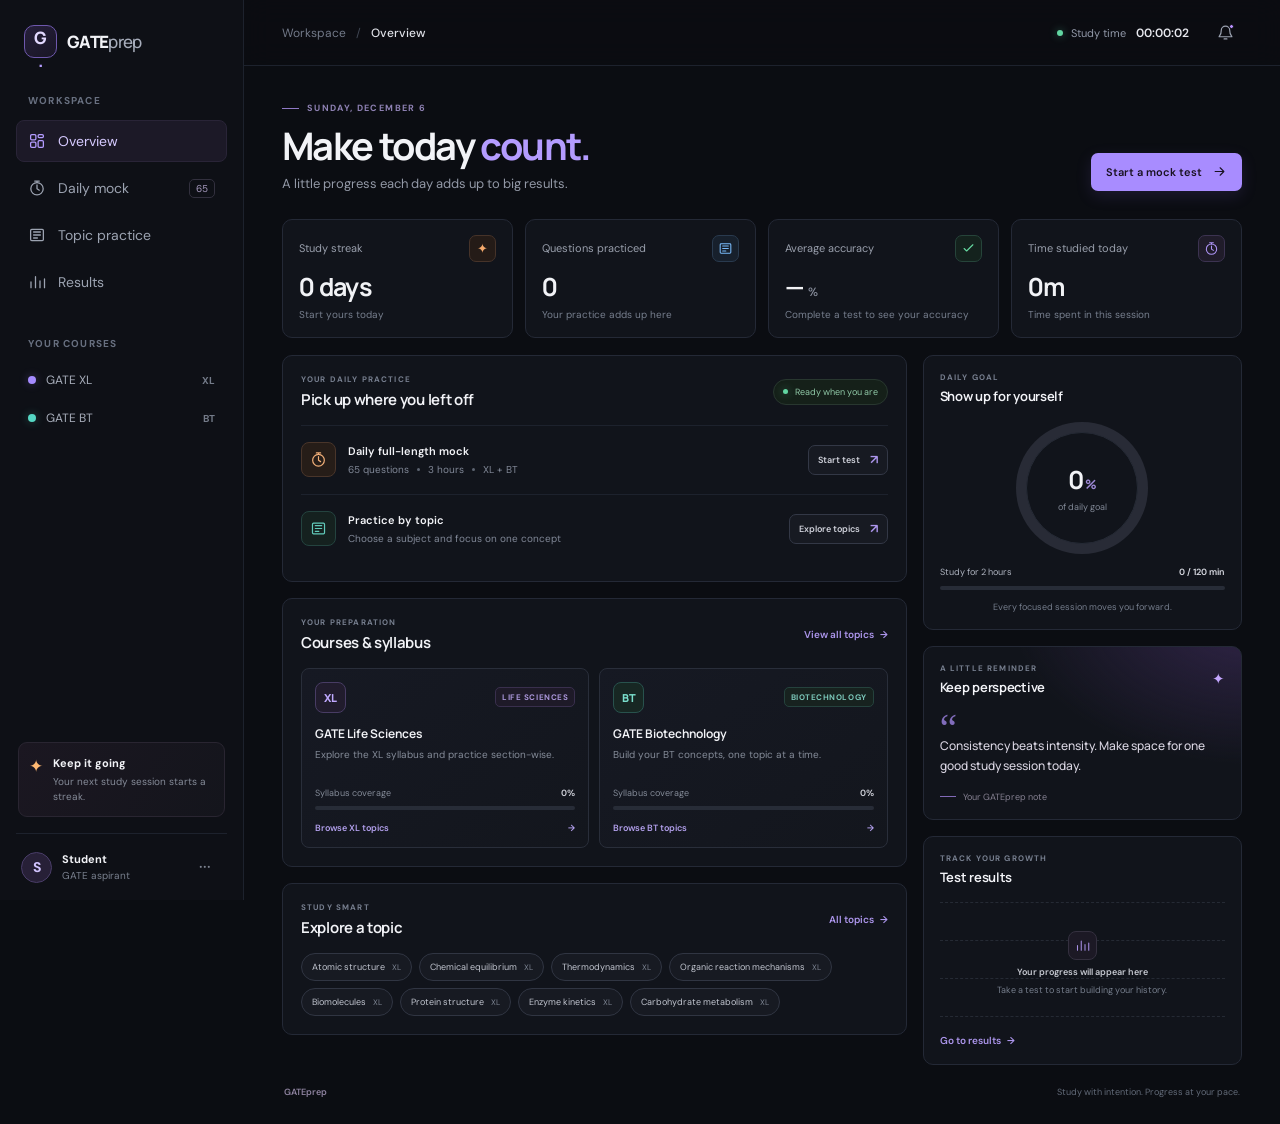
==== index.html @ e27214aa "Build GATE exam preparation dashboard Co-authored-by: Copilot App <223556219+Copilot@users.noreply.g" ====
<!doctype html>
<html lang="en">
<head>
  <meta charset="utf-8">
  <meta name="viewport" content="width=device-width, initial-scale=1">
  <meta name="theme-color" content="#0b0d12">
  <meta name="description" content="Your focused dashboard for GATE XL and GATE BT preparation.">
  <title>Overview · GATEprep</title>
  <link rel="preconnect" href="https://fonts.googleapis.com">
  <link rel="preconnect" href="https://fonts.gstatic.com" crossorigin>
  <link href="https://fonts.googleapis.com/css2?family=DM+Sans:wght@400;500;600;700&family=Manrope:wght@400;500;600;700;800&display=swap" rel="stylesheet">
  <link rel="stylesheet" href="css/style.css">
  <script src="js/app.js" defer></script>
</head>
<body>
  <div class="app-shell">
    <aside class="sidebar" id="sidebar">
      <a class="brand" href="index.html" aria-label="GATEprep home">
        <span class="brand-mark">G<span>.</span></span>
        <span class="brand-name">GATE<span>prep</span></span>
      </a>

      <div class="nav-label">Workspace</div>
      <nav class="primary-nav" aria-label="Main navigation">
        <a class="nav-link active" href="index.html" aria-current="page">
          <svg viewBox="0 0 24 24" aria-hidden="true"><rect x="3.5" y="3.5" width="7" height="7" rx="1.5"/><rect x="13.5" y="3.5" width="7" height="4" rx="1.5"/><rect x="13.5" y="11.5" width="7" height="9" rx="1.5"/><rect x="3.5" y="13.5" width="7" height="7" rx="1.5"/></svg>
          <span>Overview</span>
        </a>
        <a class="nav-link" href="daily-mock.html">
          <svg viewBox="0 0 24 24" aria-hidden="true"><circle cx="12" cy="13" r="8.25"/><path d="M12 8v5l3 2M9 2.75h6M12 2.75v2"/></svg>
          <span>Daily mock</span><span class="nav-count">65</span>
        </a>
        <a class="nav-link" href="topic-test.html">
          <svg viewBox="0 0 24 24" aria-hidden="true"><path d="M5 4.5h14a1.5 1.5 0 0 1 1.5 1.5v12a1.5 1.5 0 0 1-1.5 1.5H5A1.5 1.5 0 0 1 3.5 18V6A1.5 1.5 0 0 1 5 4.5Z"/><path d="M7.5 8h9M7.5 12h9M7.5 16h5"/></svg>
          <span>Topic practice</span>
        </a>
        <a class="nav-link" href="result.html">
          <svg viewBox="0 0 24 24" aria-hidden="true"><path d="M4 19.5V12M10 19.5V5M16 19.5v-9M22 19.5V8"/></svg>
          <span>Results</span>
        </a>
      </nav>

      <div class="nav-label nav-label-spaced">Your courses</div>
      <a class="course-link" href="#courses">
        <span class="course-dot dot-violet"></span>
        <span>GATE XL</span><span class="course-code">XL</span>
      </a>
      <a class="course-link" href="#courses">
        <span class="course-dot dot-teal"></span>
        <span>GATE BT</span><span class="course-code">BT</span>
      </a>

      <div class="sidebar-bottom">
        <div class="streak-card">
          <div class="streak-icon">✦</div>
          <div><strong>Keep it going</strong><span>Your next study session starts a streak.</span></div>
        </div>
        <div class="profile-row">
          <div class="avatar">S</div>
          <div class="profile-copy"><strong>Student</strong><span>GATE aspirant</span></div>
          <button class="icon-button profile-menu" type="button" aria-label="Profile options">···</button>
        </div>
      </div>
    </aside>

    <main class="main-area">
      <header class="topbar">
        <button class="icon-button mobile-menu-button" id="menu-toggle" type="button" aria-label="Open navigation" aria-expanded="false" aria-controls="sidebar">
          <svg viewBox="0 0 24 24" aria-hidden="true"><path d="M4 7h16M4 12h16M4 17h16"/></svg>
        </button>
        <div class="breadcrumb"><span>Workspace</span><span class="breadcrumb-separator">/</span><strong>Overview</strong></div>
        <div class="topbar-actions">
          <div class="study-timer" aria-label="Study timer">
            <span class="live-dot"></span><span>Study time</span><strong id="study-timer">00:00:00</strong>
          </div>
          <button class="icon-button notification-button" type="button" aria-label="Notifications">
            <svg viewBox="0 0 24 24" aria-hidden="true"><path d="M18 9a6 6 0 0 0-12 0c0 7-3 7-3 9h18c0-2-3-2-3-9M10 21h4"/></svg>
            <span class="notification-dot"></span>
          </button>
        </div>
      </header>

      <div class="dashboard-content">
        <section class="welcome-row">
          <div>
            <div class="eyebrow"><span class="eyebrow-line"></span><span id="current-date">YOUR STUDY SPACE</span></div>
            <h1>Make today <span>count.</span></h1>
            <p class="welcome-copy">A little progress each day adds up to big results.</p>
          </div>
          <a class="button button-primary welcome-cta" href="daily-mock.html">
            Start a mock test
            <svg viewBox="0 0 24 24" aria-hidden="true"><path d="M5 12h14M13 6l6 6-6 6"/></svg>
          </a>
        </section>

        <section class="stats-grid" aria-label="Study summary">
          <article class="stat-card">
            <div class="stat-top"><span class="stat-label">Study streak</span><span class="stat-icon icon-orange">✦</span></div>
            <div class="stat-value">0 <span>days</span></div>
            <div class="stat-foot"><span class="stat-neutral">Start yours today</span></div>
          </article>
          <article class="stat-card">
            <div class="stat-top"><span class="stat-label">Questions practiced</span><span class="stat-icon icon-blue"><svg viewBox="0 0 24 24" aria-hidden="true"><path d="M5 4.5h14a1.5 1.5 0 0 1 1.5 1.5v12a1.5 1.5 0 0 1-1.5 1.5H5A1.5 1.5 0 0 1 3.5 18V6A1.5 1.5 0 0 1 5 4.5Z"/><path d="M7.5 8h9M7.5 12h9M7.5 16h5"/></svg></span></div>
            <div class="stat-value" id="questions-count">0</div>
            <div class="stat-foot"><span class="stat-neutral">Your practice adds up here</span></div>
          </article>
          <article class="stat-card">
            <div class="stat-top"><span class="stat-label">Average accuracy</span><span class="stat-icon icon-green"><svg viewBox="0 0 24 24" aria-hidden="true"><path d="m5 12 4 4L19 6"/></svg></span></div>
            <div class="stat-value"><span id="accuracy-value">—</span><span class="stat-unit">%</span></div>
            <div class="stat-foot"><span class="stat-neutral">Complete a test to see your accuracy</span></div>
          </article>
          <article class="stat-card stat-card-time">
            <div class="stat-top"><span class="stat-label">Time studied today</span><span class="stat-icon icon-violet"><svg viewBox="0 0 24 24" aria-hidden="true"><circle cx="12" cy="13" r="8.25"/><path d="M12 8v5l3 2M9 2.75h6M12 2.75v2"/></svg></span></div>
            <div class="stat-value" id="today-time">0<span>m</span></div>
            <div class="stat-foot"><span class="stat-neutral">Time spent in this session</span></div>
          </article>
        </section>

        <section class="content-grid">
          <div class="main-column">
            <section class="section-card daily-card">
              <div class="section-heading">
                <div><div class="section-kicker">YOUR DAILY PRACTICE</div><h2>Pick up where you left off</h2></div>
                <span class="today-pill"><span class="pill-dot"></span>Ready when you are</span>
              </div>
              <div class="practice-list">
                <article class="practice-item">
                  <div class="practice-symbol symbol-amber"><svg viewBox="0 0 24 24" aria-hidden="true"><circle cx="12" cy="13" r="8.25"/><path d="M12 8v5l3 2M9 2.75h6M12 2.75v2"/></svg></div>
                  <div class="practice-info"><strong>Daily full-length mock</strong><span>65 questions <i></i> 3 hours <i></i> XL + BT</span></div>
                  <a class="button button-outline" href="daily-mock.html">Start test <span aria-hidden="true">↗</span></a>
                </article>
                <article class="practice-item">
                  <div class="practice-symbol symbol-teal"><svg viewBox="0 0 24 24" aria-hidden="true"><path d="M5 4.5h14a1.5 1.5 0 0 1 1.5 1.5v12a1.5 1.5 0 0 1-1.5 1.5H5A1.5 1.5 0 0 1 3.5 18V6A1.5 1.5 0 0 1 5 4.5Z"/><path d="M7.5 8h9M7.5 12h9M7.5 16h5"/></svg></div>
                  <div class="practice-info"><strong>Practice by topic</strong><span>Choose a subject and focus on one concept</span></div>
                  <a class="button button-outline" href="topic-test.html">Explore topics <span aria-hidden="true">↗</span></a>
                </article>
              </div>
            </section>

            <section class="section-card courses-card" id="courses">
              <div class="section-heading">
                <div><div class="section-kicker">YOUR PREPARATION</div><h2>Courses &amp; syllabus</h2></div>
                <a class="text-link" href="topic-test.html">View all topics <span aria-hidden="true">→</span></a>
              </div>
              <div class="course-cards">
                <article class="course-progress-card">
                  <div class="course-card-head"><div class="course-badge badge-xl">XL</div><span class="course-tag tag-xl">LIFE SCIENCES</span></div>
                  <h3>GATE Life Sciences</h3>
                  <p>Explore the XL syllabus and practice section-wise.</p>
                  <div class="progress-caption"><span>Syllabus coverage</span><strong>0%</strong></div>
                  <div class="progress-track"><span class="progress-fill fill-xl" style="width:0%"></span></div>
                  <a href="topic-test.html?course=XL" class="course-action">Browse XL topics <span aria-hidden="true">→</span></a>
                </article>
                <article class="course-progress-card">
                  <div class="course-card-head"><div class="course-badge badge-bt">BT</div><span class="course-tag tag-bt">BIOTECHNOLOGY</span></div>
                  <h3>GATE Biotechnology</h3>
                  <p>Build your BT concepts, one topic at a time.</p>
                  <div class="progress-caption"><span>Syllabus coverage</span><strong>0%</strong></div>
                  <div class="progress-track"><span class="progress-fill fill-bt" style="width:0%"></span></div>
                  <a href="topic-test.html?course=BT" class="course-action">Browse BT topics <span aria-hidden="true">→</span></a>
                </article>
              </div>
            </section>

            <section class="section-card topics-card">
              <div class="section-heading">
                <div><div class="section-kicker">STUDY SMART</div><h2>Explore a topic</h2></div>
                <a class="text-link" href="topic-test.html">All topics <span aria-hidden="true">→</span></a>
              </div>
              <div class="topic-chips" id="topic-chips" aria-live="polite">
                <span class="topic-chip skeleton-chip"></span><span class="topic-chip skeleton-chip"></span><span class="topic-chip skeleton-chip"></span>
              </div>
            </section>
          </div>

          <aside class="right-column">
            <section class="section-card goal-card">
              <div class="section-heading compact-heading"><div><div class="section-kicker">DAILY GOAL</div><h2>Show up for yourself</h2></div></div>
              <div class="goal-ring-wrap">
                <div class="goal-ring"><div class="goal-ring-inner"><strong>0<span>%</span></strong><span>of daily goal</span></div></div>
              </div>
              <div class="goal-progress-meta"><span>Study for 2 hours</span><strong id="goal-time-label">0 / 120 min</strong></div>
              <div class="progress-track goal-track"><span class="progress-fill fill-goal" id="goal-progress-fill" style="width:0%"></span></div>
              <p class="goal-note">Every focused session moves you forward.</p>
            </section>

            <section class="section-card insight-card">
              <div class="section-heading compact-heading"><div><div class="section-kicker">A LITTLE REMINDER</div><h2>Keep perspective</h2></div><span class="insight-spark">✦</span></div>
              <div class="quote-mark">“</div>
              <blockquote>Consistency beats intensity. Make space for one good study session today.</blockquote>
              <div class="insight-footer"><span class="insight-line"></span><span>Your GATEprep note</span></div>
            </section>

            <section class="section-card result-preview">
              <div class="section-heading compact-heading"><div><div class="section-kicker">TRACK YOUR GROWTH</div><h2>Test results</h2></div></div>
              <div class="empty-chart">
                <div class="chart-grid"><span></span><span></span><span></span><span></span></div>
                <div class="chart-empty-copy"><div class="chart-empty-icon"><svg viewBox="0 0 24 24" aria-hidden="true"><path d="M4 19.5V12M10 19.5V5M16 19.5v-9M22 19.5V8"/></svg></div><strong>Your progress will appear here</strong><span>Take a test to start building your history.</span></div>
              </div>
              <a class="text-link result-link" href="result.html">Go to results <span aria-hidden="true">→</span></a>
            </section>
          </aside>
        </section>
        <footer class="page-footer"><span>GATEprep</span><span>Study with intention. Progress at your pace.</span></footer>
      </div>
    </main>
  </div>
  <div class="mobile-overlay" id="mobile-overlay"></div>
</body>
</html>
---- css/style.css ----
:root {
  color-scheme: dark;
  --bg: #0b0d12;
  --panel: #11141b;
  --panel-raised: #151922;
  --panel-soft: #191d27;
  --border: #242936;
  --border-soft: #1d222d;
  --text: #f2f3f7;
  --muted: #9299a8;
  --subtle: #687080;
  --accent: #a58bff;
  --accent-bright: #b49cff;
  --teal: #55d7c4;
  --font-body: "DM Sans", sans-serif;
  --font-display: "Manrope", sans-serif;
}

* { box-sizing: border-box; }
html { min-width: 320px; scroll-behavior: smooth; }
body { margin: 0; background: var(--bg); color: var(--text); font-family: var(--font-body); font-size: 14px; -webkit-font-smoothing: antialiased; }
a { color: inherit; text-decoration: none; }
button { color: inherit; font: inherit; }
svg { width: 20px; height: 20px; fill: none; stroke: currentColor; stroke-width: 1.7; stroke-linecap: round; stroke-linejoin: round; }

.app-shell { min-height: 100vh; }
.sidebar { position: fixed; z-index: 20; inset: 0 auto 0 0; display: flex; width: 244px; flex-direction: column; border-right: 1px solid var(--border-soft); background: #0e1016; padding: 25px 16px 16px; }
.brand { display: flex; align-items: center; gap: 10px; padding: 0 8px 36px; }
.brand-mark { display: grid; width: 33px; height: 33px; place-items: center; border: 1px solid #6e58ad; border-radius: 10px; background: linear-gradient(145deg,#261f3b,#191625); color: #e3d9ff; font-family: var(--font-display); font-size: 17px; font-weight: 800; }
.brand-mark span { color: var(--accent-bright); }
.brand-name { font-family: var(--font-display); font-size: 17px; font-weight: 800; letter-spacing: -.7px; }
.brand-name span { color: #a7adbb; font-weight: 500; }
.nav-label { padding: 0 12px; color: #687080; font-size: 10px; font-weight: 700; letter-spacing: 1.2px; text-transform: uppercase; }
.primary-nav { display: grid; gap: 5px; margin-top: 13px; }
.nav-link { display: flex; min-height: 42px; align-items: center; gap: 12px; border: 1px solid transparent; border-radius: 8px; color: #9ca3b1; padding: 0 11px; transition: color .18s, background .18s; }
.nav-link svg { width: 18px; height: 18px; }
.nav-link:hover, .course-link:hover { background: #181b24; color: #e7e8ed; }
.nav-link.active { border-color: #292437; background: #1c1927; color: #d6caff; }
.nav-link.active svg { color: var(--accent-bright); }
.nav-count { margin-left: auto; border: 1px solid #32303e; border-radius: 5px; color: #a79bbf; padding: 2px 6px; font-size: 10px; }
.nav-label-spaced { margin: 34px 0 11px; }
.course-link { display: flex; height: 38px; align-items: center; gap: 10px; border-radius: 7px; color: #a7adba; padding: 0 12px; font-size: 12px; transition: background .18s; }
.course-dot { width: 8px; height: 8px; border-radius: 50%; }
.dot-violet { background: #a58bff; box-shadow: 0 0 10px #a58bff55; }
.dot-teal { background: #55d7c4; box-shadow: 0 0 10px #55d7c455; }
.course-code { margin-left: auto; color: #747b89; font-size: 10px; font-weight: 700; }
.sidebar-bottom { margin-top: auto; }
.streak-card { display: flex; align-items: flex-start; gap: 10px; margin: 0 2px 16px; border: 1px solid #292531; border-radius: 9px; background: linear-gradient(120deg,#1b1721,#14151c); padding: 12px 10px; }
.streak-icon { color: #ffb972; font-size: 17px; }
.streak-card strong, .streak-card span { display: block; }
.streak-card strong { margin: 1px 0 4px; font-size: 11px; }
.streak-card span { color: #858b98; font-size: 10px; line-height: 1.5; }
.profile-row { display: flex; align-items: center; gap: 10px; border-top: 1px solid var(--border-soft); padding: 16px 5px 0; }
.avatar { display: grid; width: 31px; height: 31px; place-items: center; border: 1px solid #493d68; border-radius: 50%; background: #272037; color: #d2c4ff; font-weight: 700; }
.profile-copy { display: grid; gap: 3px; }
.profile-copy strong { font-size: 11px; }
.profile-copy span { color: #79808e; font-size: 10px; }
.profile-menu { margin-left: auto; color: #7d8491 !important; font-size: 18px !important; }

.main-area { min-height: 100vh; margin-left: 244px; }
.topbar { position: sticky; z-index: 10; top: 0; display: flex; height: 66px; align-items: center; justify-content: space-between; border-bottom: 1px solid var(--border-soft); background: rgb(11 13 18 / 91%); padding: 0 38px; backdrop-filter: blur(14px); }
.breadcrumb { display: flex; align-items: center; gap: 10px; color: #727988; font-size: 12px; }
.breadcrumb strong { color: #dfe1e7; font-weight: 500; }
.breadcrumb-separator { color: #414754; }
.topbar-actions { display: flex; align-items: center; gap: 19px; }
.study-timer { display: flex; align-items: center; gap: 8px; color: #9299a8; font-size: 11px; }
.study-timer strong { margin-left: 2px; color: #e8e9ef; font-variant-numeric: tabular-nums; font-size: 12px; font-weight: 600; }
.live-dot, .pill-dot { width: 6px; height: 6px; border-radius: 50%; background: #62d6a2; box-shadow: 0 0 9px #62d6a277; }
.icon-button { position: relative; display: inline-grid; width: 34px; height: 34px; place-items: center; border: 1px solid transparent; border-radius: 8px; background: transparent; color: #9ba2b0; cursor: pointer; }
.icon-button:hover { border-color: var(--border); background: var(--panel); color: var(--text); }
.icon-button svg { width: 17px; height: 17px; }
.notification-dot { position: absolute; top: 7px; right: 7px; width: 5px; height: 5px; border: 1px solid var(--bg); border-radius: 50%; background: #ba91ff; }
.mobile-menu-button { display: none; }
.dashboard-content { width: min(1290px,100%); margin: 0 auto; padding: 36px 38px 18px; }
.welcome-row { display: flex; align-items: flex-end; justify-content: space-between; gap: 20px; margin-bottom: 27px; }
.eyebrow, .section-kicker { display: flex; align-items: center; gap: 8px; color: #8e81b3; font-size: 9px; font-weight: 700; letter-spacing: 1.35px; }
.eyebrow-line { width: 17px; height: 1px; background: #8f79c5; }
h1, h2, h3, p { margin-top: 0; }
h1 { margin: 9px 0 7px; font-family: var(--font-display); font-size: clamp(29px,3vw,38px); font-weight: 700; letter-spacing: -1.6px; line-height: 1.18; }
h1 span { color: var(--accent-bright); }
.welcome-copy { margin: 0; color: #9298a6; font-size: 13px; }
.button { display: inline-flex; align-items: center; justify-content: center; gap: 10px; border: 1px solid transparent; border-radius: 7px; cursor: pointer; font-size: 11px; font-weight: 600; transition: transform .18s, background .18s, border-color .18s; }
.button:hover { transform: translateY(-1px); }
.button-primary { min-height: 38px; background: #a88cff; box-shadow: 0 5px 16px #8964db26; color: #191221; padding: 0 14px; }
.button-primary:hover { background: #b79fff; }
.button-primary svg { width: 15px; height: 15px; }
.welcome-cta { margin-bottom: 1px; }

.stats-grid { display: grid; grid-template-columns: repeat(4,minmax(0,1fr)); gap: 12px; margin-bottom: 17px; }
.stat-card, .section-card { border: 1px solid var(--border); border-radius: 10px; background: var(--panel); }
.stat-card { min-height: 119px; padding: 15px 16px 12px; }
.stat-top { display: flex; align-items: center; justify-content: space-between; }
.stat-label { color: #999fac; font-size: 11px; }
.stat-icon { display: grid; width: 27px; height: 27px; place-items: center; border: 1px solid currentColor; border-radius: 7px; font-size: 13px; }
.stat-icon svg { width: 15px; height: 15px; }
.icon-orange { border-color: #463329; background: #241b17; color: #f4a96c; }
.icon-blue { border-color: #293a4e; background: #17202c; color: #78b9f8; }
.icon-green { border-color: #26443a; background: #14221d; color: #65d8a0; }
.icon-violet { border-color: #3c3351; background: #201c2a; color: #ad94f5; }
.stat-value { margin: 7px 0 4px; font-family: var(--font-display); font-size: 25px; font-weight: 700; letter-spacing: -.7px; font-variant-numeric: tabular-nums; }
.stat-value > span:first-child:not(.stat-unit) { color: #f1f2f5; }
.stat-value > span:not(:first-child), .stat-unit { margin-left: 4px; color: #8c92a0; font-family: var(--font-body); font-size: 12px; font-weight: 500; letter-spacing: 0; }
.stat-foot { color: #747b89; font-size: 10px; }
.stat-neutral { color: #777f8e; }

.content-grid { display: grid; grid-template-columns: minmax(0,1.8fr) minmax(260px,.92fr); align-items: start; gap: 16px; }
.main-column, .right-column { display: grid; gap: 16px; min-width: 0; }
.section-card { padding: 18px; }
.section-heading { display: flex; align-items: center; justify-content: space-between; gap: 12px; margin-bottom: 15px; }
.section-kicker { margin-bottom: 5px; color: #777f8f; font-size: 8px; letter-spacing: 1.15px; }
.section-heading h2 { margin: 0; font-family: var(--font-display); font-size: 15px; font-weight: 650; letter-spacing: -.3px; }
.today-pill { display: inline-flex; flex: none; align-items: center; gap: 7px; border: 1px solid #28372f; border-radius: 20px; background: #152019; color: #90c9a7; padding: 6px 9px; font-size: 9px; }
.today-pill .pill-dot { width: 5px; height: 5px; }
.practice-list { display: grid; }
.practice-item { display: flex; min-height: 69px; align-items: center; gap: 12px; border-top: 1px solid var(--border-soft); }
.practice-symbol { display: grid; width: 35px; height: 35px; flex: none; place-items: center; border: 1px solid; border-radius: 8px; }
.practice-symbol svg { width: 17px; height: 17px; }
.symbol-amber { border-color: #49352a; background: #261d18; color: #f0ae78; }
.symbol-teal { border-color: #24433f; background: #15211f; color: #61caba; }
.practice-info { display: grid; min-width: 0; flex: 1; gap: 5px; }
.practice-info strong { font-size: 11px; font-weight: 600; }
.practice-info span { overflow: hidden; color: #818897; font-size: 10px; text-overflow: ellipsis; white-space: nowrap; }
.practice-info i { display: inline-block; width: 3px; height: 3px; margin: 0 5px 2px; border-radius: 50%; background: #5e6572; }
.button-outline { min-height: 30px; flex: none; border-color: #333846; background: #171a22; color: #d0d2db; padding: 0 9px; font-size: 9px; }
.button-outline:hover { border-color: #66568f; background: #201d2a; }
.button-outline span { color: #ad96ed; font-size: 13px; }
.text-link { flex: none; color: #ad96ed; font-size: 10px; font-weight: 600; }
.text-link:hover { color: #d0c3ff; }
.text-link span { padding-left: 4px; }

.course-cards { display: grid; grid-template-columns: repeat(2,minmax(0,1fr)); gap: 10px; }
.course-progress-card { border: 1px solid #292e3a; border-radius: 8px; background: linear-gradient(145deg,#161923,#13161d); padding: 13px; }
.course-card-head { display: flex; align-items: center; justify-content: space-between; gap: 7px; }
.course-badge { display: grid; width: 31px; height: 31px; place-items: center; border: 1px solid; border-radius: 8px; font-family: var(--font-display); font-size: 11px; font-weight: 800; }
.badge-xl { border-color: #483c64; background: #211c2d; color: #c0a9ff; }
.badge-bt { border-color: #28524d; background: #172723; color: #79ddcb; }
.course-tag { border: 1px solid; border-radius: 5px; padding: 4px 6px; font-size: 8px; font-weight: 700; letter-spacing: .55px; }
.tag-xl { border-color: #392f4d; background: #1e1a28; color: #aa96da; }
.tag-bt { border-color: #25423d; background: #17221f; color: #7bc7b9; }
.course-progress-card h3 { margin: 12px 0 5px; font-family: var(--font-display); font-size: 12px; font-weight: 650; }
.course-progress-card p { min-height: 28px; margin: 0 0 12px; color: #858c99; font-size: 10px; line-height: 1.5; }
.progress-caption { display: flex; justify-content: space-between; margin-bottom: 7px; color: #848b98; font-size: 9px; }
.progress-caption strong { color: #d2d4dc; font-weight: 600; }
.progress-track { overflow: hidden; height: 4px; border-radius: 5px; background: #272c37; }
.progress-fill { display: block; height: 100%; border-radius: inherit; }
.fill-xl { background: #a88cff; }.fill-bt { background: #56cfbc; }.fill-goal { background: linear-gradient(90deg,#8d71db,#b69eff); }
.course-action { display: flex; justify-content: space-between; margin-top: 12px; color: #b3a0ed; font-size: 9px; font-weight: 600; }
.course-action:hover { color: #d5caff; }
.topic-chips { display: flex; flex-wrap: wrap; gap: 7px; }
.topic-chip { display: inline-flex; align-items: center; gap: 7px; min-height: 28px; border: 1px solid #303542; border-radius: 20px; background: #171a22; color: #c1c5cf; padding: 0 10px; font-size: 9px; transition: border-color .2s, background .2s; }
a.topic-chip:hover { border-color: #66578a; background: #211d2c; }
.topic-chip em { color: #7d8492; font-size: 8px; font-style: normal; }
.skeleton-chip { width: 80px; min-height: 27px; }

.compact-heading { margin-bottom: 13px; }
.compact-heading h2 { font-size: 13px; }
.goal-card { padding: 16px; }
.goal-ring-wrap { display: grid; place-items: center; padding: 4px 0 12px; }
.goal-ring { display: grid; width: 132px; height: 132px; place-items: center; border-radius: 50%; background: conic-gradient(#a78bfa 0deg,#282b36 0deg 360deg); }
.goal-ring-inner { display: grid; width: 112px; height: 112px; align-content: center; justify-items: center; gap: 4px; border: 1px solid #252a35; border-radius: 50%; background: #11141b; }
.goal-ring-inner strong { font-family: var(--font-display); font-size: 25px; letter-spacing: -.8px; }
.goal-ring-inner strong span { margin-left: 2px; color: #9d88d5; font-size: 13px; }
.goal-ring-inner > span { color: #818896; font-size: 9px; }
.goal-progress-meta { display: flex; justify-content: space-between; margin-bottom: 8px; color: #aeb3bf; font-size: 9px; }
.goal-progress-meta strong { color: #d9dbe3; font-weight: 600; }
.goal-note { margin: 11px 0 0; color: #747c8b; font-size: 9px; text-align: center; }
.insight-card { position: relative; overflow: hidden; padding: 16px; background: radial-gradient(ellipse at 105% -20%,#32254a 0,transparent 52%),var(--panel); }
.insight-spark { color: #c4a6ff; font-size: 15px; }
.quote-mark { height: 24px; color: #9e83e4; font-family: Georgia,serif; font-size: 39px; line-height: 1; opacity: .8; }
.insight-card blockquote { margin: 3px 0 14px; color: #d9d5e2; font-family: var(--font-display); font-size: 12px; font-weight: 500; line-height: 1.7; }
.insight-footer { display: flex; align-items: center; gap: 7px; color: #858091; font-size: 9px; }
.insight-line { width: 16px; height: 1px; background: #826ab8; }
.result-preview { padding: 16px; }
.empty-chart { position: relative; height: 130px; overflow: hidden; }
.chart-grid { position: absolute; inset: 3px 0 12px; display: flex; flex-direction: column; justify-content: space-between; }
.chart-grid span { border-top: 1px dashed #252a34; }
.chart-empty-copy { position: relative; display: grid; height: 100%; align-content: center; justify-items: center; gap: 6px; text-align: center; }
.chart-empty-icon { display: grid; width: 29px; height: 29px; place-items: center; border: 1px solid #34303f; border-radius: 8px; background: #1c1925; color: #a68fe4; }
.chart-empty-icon svg { width: 15px; height: 15px; }
.chart-empty-copy strong { color: #c6c9d1; font-size: 9px; font-weight: 600; }
.chart-empty-copy > span { color: #767e8c; font-size: 9px; }
.result-link { display: inline-block; margin-top: 5px; }
.page-footer { display: flex; justify-content: space-between; padding: 21px 2px 8px; color: #626a78; font-size: 9px; }
.page-footer span:first-child { color: #8e829f; font-weight: 600; }
.mobile-overlay { display: none; }

/* Practice, syllabus, and result screens */
.quiz-options { display: grid; gap: 9px; padding: 12px 0 20px; }
.quiz-option { display: flex; align-items: center; gap: 11px; min-height: 46px; border: 1px solid #2a2f3b; border-radius: 8px; background: #151821; color: #d5d7df; padding: 9px 12px; cursor: pointer; }
.quiz-option:hover { border-color: #625384; background: #1b1924; }
.quiz-option input { accent-color: #a88cff; }
.option-marker { font-size: 12px; }
.nat-input { width: min(100%,360px); min-height: 42px; border: 1px solid #343946; border-radius: 7px; background: #151821; color: var(--text); padding: 0 12px; font: inherit; }
.nat-input:focus { border-color: #9d83e6; outline: 2px solid #9d83e633; }
.quiz-controls { gap: 8px; margin-top: 14px; }
.quiz-spacer { flex: 1; }
.palette-legend { display: flex; flex-wrap: wrap; gap: 16px; margin-bottom: 13px; color: #9096a3; font-size: 10px; }
.palette-legend span { display: inline-flex; align-items: center; gap: 6px; }
.palette-dot { display: inline-block; width: 9px; height: 9px; border: 1px solid #3c414e; border-radius: 3px; background: #1b1e27; }
.palette-dot.answered, .palette-question.answered { border-color: #4b9b78; background: #245640; color: #d6ffeb; }
.palette-dot.marked, .palette-question.marked { border-color: #a57fe5; background: #513779; color: #f1e7ff; }
.question-palette { display: grid; grid-template-columns: repeat(auto-fill,minmax(34px,1fr)); gap: 7px; }
.palette-question { min-height: 34px; border: 1px solid #353a46; border-radius: 6px; background: #1a1d26; color: #aeb3bf; cursor: pointer; font-size: 10px; }
.palette-question:hover, .palette-question[aria-current="true"] { border-color: #b49cff; box-shadow: 0 0 0 1px #b49cff44; color: #fff; }
.palette-question.visited { border-color: #686176; background: #2b2734; color: #ddd4ee; }
.syllabus-grid { display: grid; grid-template-columns: repeat(2,minmax(0,1fr)); gap: 12px; }
.syllabus-section { display: flex; flex-wrap: wrap; align-content: flex-start; gap: 8px; border: 1px solid #292e3a; border-radius: 9px; background: #151821; padding: 14px; }
.syllabus-heading { display: flex; width: 100%; align-items: center; justify-content: space-between; gap: 8px; margin-bottom: 4px; }
.syllabus-heading h3 { margin: 0; font-family: var(--font-display); font-size: 13px; }
.syllabus-heading span { color: #828997; font-size: 9px; }
.result-history { display: grid; gap: 12px; }
.history-card { border: 1px solid #2b303c; border-radius: 8px; background: #151821; padding: 14px; }
.history-heading { display: flex; justify-content: space-between; gap: 12px; }
.history-heading strong { font-size: 12px; }
.history-heading span, .history-card > p { color: #9096a3; font-size: 10px; }
.history-card > p { margin: 9px 0 0; }
.explanation-item { border-top: 1px solid #292e39; padding: 10px 0 0; margin-top: 10px; color: #c1c5cf; font-size: 10px; }
.explanation-item summary { cursor: pointer; }
.explanation-item p { color: #9198a6; line-height: 1.6; }
@media (max-width: 520px) {
  .syllabus-grid { grid-template-columns: 1fr; }
  .quiz-controls { flex-wrap: wrap; }
  .quiz-spacer { display: none; }
  .quiz-controls > * { flex: 1; }
}

@media (min-width: 1500px) {
  .dashboard-content { padding-right: 48px; padding-left: 48px; }
  .topbar { padding-right: 48px; padding-left: 48px; }
  .stats-grid { gap: 15px; }
}
@media (max-width: 1100px) {
  .sidebar { width: 220px; }
  .main-area { margin-left: 220px; }
  .topbar { padding: 0 25px; }
  .dashboard-content { padding: 30px 25px 18px; }
  .stats-grid { grid-template-columns: repeat(2,minmax(0,1fr)); }
  .content-grid { grid-template-columns: minmax(0,1.5fr) minmax(245px,.9fr); gap: 12px; }
}
@media (max-width: 780px) {
  .sidebar { z-index: 30; width: 255px; transform: translateX(-102%); transition: transform .22s ease; box-shadow: 18px 0 50px #0005; }
  .sidebar.is-open { transform: translateX(0); }
  .main-area { margin-left: 0; }
  .topbar { height: 58px; gap: 12px; padding: 0 17px; }
  .mobile-menu-button { display: inline-grid; flex: none; margin-left: -5px; }
  .breadcrumb { margin-right: auto; font-size: 11px; }
  .topbar-actions { gap: 9px; }
  .study-timer { gap: 6px; font-size: 0; }
  .study-timer strong { font-size: 11px; }
  .notification-button { display: none; }
  .dashboard-content { padding: 27px 17px 17px; }
  .welcome-row { align-items: flex-start; margin-bottom: 20px; }
  .welcome-cta { min-height: 34px; margin-top: 23px; padding: 0 10px; font-size: 9px; white-space: nowrap; }
  .welcome-cta svg { width: 13px; }
  .content-grid { grid-template-columns: 1fr; }
  .right-column { grid-template-columns: repeat(2,minmax(0,1fr)); align-items: stretch; }
  .goal-card { grid-row: span 2; }
  .result-preview { grid-column: 1 / -1; }
  .result-preview .empty-chart { height: 115px; }
  .mobile-overlay.visible { position: fixed; z-index: 25; inset: 0; display: block; background: #050609a6; }
}
@media (max-width: 520px) {
  .dashboard-content { padding: 23px 13px 14px; }
  .topbar { padding: 0 12px; }
  .breadcrumb { gap: 7px; }
  .welcome-row { display: block; }
  h1 { margin-top: 8px; font-size: 31px; }
  .welcome-copy { font-size: 12px; }
  .welcome-cta { margin-top: 16px; }
  .stats-grid { gap: 8px; margin-bottom: 11px; }
  .stat-card { min-height: 107px; padding: 12px 11px 10px; }
  .stat-label { font-size: 10px; }
  .stat-icon { width: 24px; height: 24px; }
  .stat-value { font-size: 22px; }
  .stat-foot { font-size: 9px; line-height: 1.4; }
  .content-grid, .main-column, .right-column { gap: 10px; }
  .section-card { padding: 14px; }
  .section-heading { align-items: flex-start; }
  .section-heading h2 { font-size: 13px; }
  .today-pill { margin-top: 2px; padding: 5px 7px; font-size: 8px; }
  .practice-item { gap: 9px; }
  .practice-info strong { font-size: 10px; }
  .practice-info span { font-size: 9px; }
  .practice-symbol { width: 31px; height: 31px; }
  .button-outline { min-height: 28px; padding: 0 7px; font-size: 8px; }
  .course-cards { grid-template-columns: 1fr; }
  .course-progress-card p { min-height: 0; }
  .right-column { grid-template-columns: 1fr 1fr; }
  .goal-card { grid-row: span 2; padding: 13px 10px; }
  .goal-ring { width: 105px; height: 105px; }
  .goal-ring-inner { width: 89px; height: 89px; }
  .goal-ring-inner strong { font-size: 21px; }
  .goal-progress-meta { flex-wrap: wrap; gap: 5px; font-size: 8px; }
  .goal-progress-meta strong { margin-left: auto; }
  .goal-note { font-size: 8px; line-height: 1.4; }
  .insight-card, .result-preview { padding: 12px; }
  .insight-card blockquote { font-size: 10px; }
  .insight-card .section-heading h2, .result-preview .section-heading h2 { font-size: 11px; }
  .result-preview { grid-column: 1 / -1; }
  .page-footer { gap: 12px; font-size: 8px; }
  .page-footer span:last-child { text-align: right; }
}
@media (prefers-reduced-motion: reduce) {
  *, *::before, *::after { scroll-behavior: auto !important; transition-duration: .01ms !important; animation-duration: .01ms !important; animation-iteration-count: 1 !important; }
}
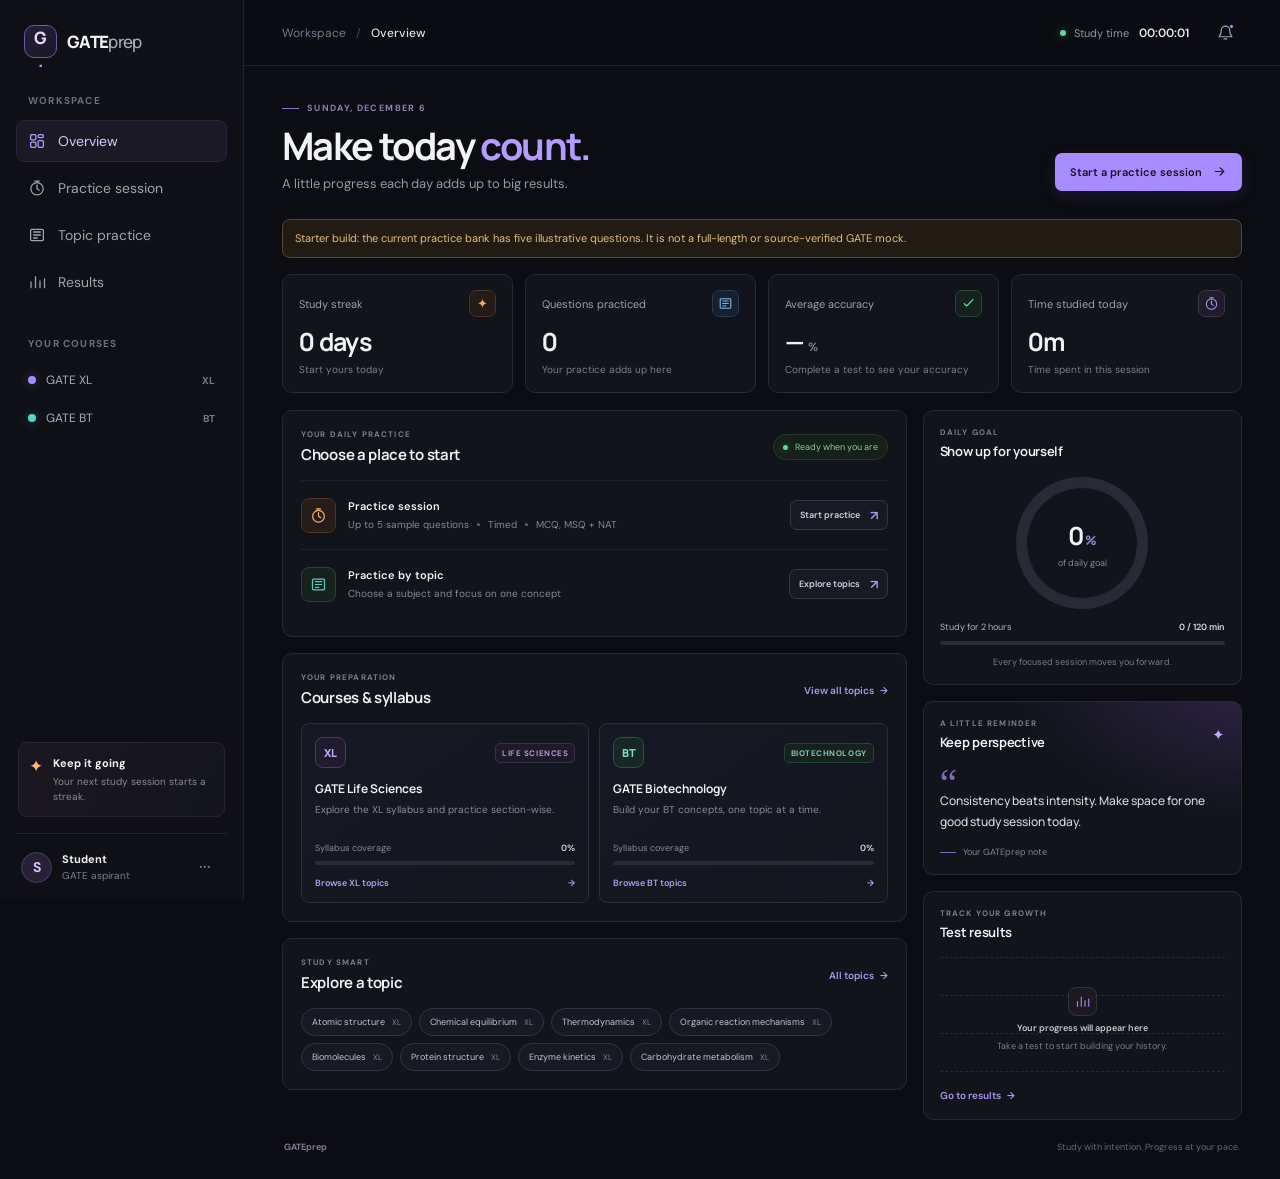
==== commit 8ec06fa1: "Add persistent configurable GATE practice sessions Co-authored-by: Copilot App <223556219+Copilot@us" ====
--- a/index.html
+++ b/index.html
@@ -28,7 +28,7 @@
         </a>
         <a class="nav-link" href="daily-mock.html">
           <svg viewBox="0 0 24 24" aria-hidden="true"><circle cx="12" cy="13" r="8.25"/><path d="M12 8v5l3 2M9 2.75h6M12 2.75v2"/></svg>
-          <span>Daily mock</span><span class="nav-count">65</span>
+          <span>Practice session</span>
         </a>
         <a class="nav-link" href="topic-test.html">
           <svg viewBox="0 0 24 24" aria-hidden="true"><path d="M5 4.5h14a1.5 1.5 0 0 1 1.5 1.5v12a1.5 1.5 0 0 1-1.5 1.5H5A1.5 1.5 0 0 1 3.5 18V6A1.5 1.5 0 0 1 5 4.5Z"/><path d="M7.5 8h9M7.5 12h9M7.5 16h5"/></svg>
@@ -88,10 +88,11 @@
             <p class="welcome-copy">A little progress each day adds up to big results.</p>
           </div>
           <a class="button button-primary welcome-cta" href="daily-mock.html">
-            Start a mock test
+            Start a practice session
             <svg viewBox="0 0 24 24" aria-hidden="true"><path d="M5 12h14M13 6l6 6-6 6"/></svg>
           </a>
         </section>
+        <p class="test-warning">Starter build: the current practice bank has five illustrative questions. It is not a full-length or source-verified GATE mock.</p>
 
         <section class="stats-grid" aria-label="Study summary">
           <article class="stat-card">
@@ -120,14 +121,14 @@
           <div class="main-column">
             <section class="section-card daily-card">
               <div class="section-heading">
-                <div><div class="section-kicker">YOUR DAILY PRACTICE</div><h2>Pick up where you left off</h2></div>
+                <div><div class="section-kicker">YOUR DAILY PRACTICE</div><h2>Choose a place to start</h2></div>
                 <span class="today-pill"><span class="pill-dot"></span>Ready when you are</span>
               </div>
               <div class="practice-list">
                 <article class="practice-item">
                   <div class="practice-symbol symbol-amber"><svg viewBox="0 0 24 24" aria-hidden="true"><circle cx="12" cy="13" r="8.25"/><path d="M12 8v5l3 2M9 2.75h6M12 2.75v2"/></svg></div>
-                  <div class="practice-info"><strong>Daily full-length mock</strong><span>65 questions <i></i> 3 hours <i></i> XL + BT</span></div>
-                  <a class="button button-outline" href="daily-mock.html">Start test <span aria-hidden="true">↗</span></a>
+                  <div class="practice-info"><strong>Practice session</strong><span>Up to 5 sample questions <i></i> Timed <i></i> MCQ, MSQ + NAT</span></div>
+                  <a class="button button-outline" href="daily-mock.html">Start practice <span aria-hidden="true">↗</span></a>
                 </article>
                 <article class="practice-item">
                   <div class="practice-symbol symbol-teal"><svg viewBox="0 0 24 24" aria-hidden="true"><path d="M5 4.5h14a1.5 1.5 0 0 1 1.5 1.5v12a1.5 1.5 0 0 1-1.5 1.5H5A1.5 1.5 0 0 1 3.5 18V6A1.5 1.5 0 0 1 5 4.5Z"/><path d="M7.5 8h9M7.5 12h9M7.5 16h5"/></svg></div>
--- a/css/style.css
+++ b/css/style.css
@@ -217,8 +217,26 @@
 .explanation-item { border-top: 1px solid #292e39; padding: 10px 0 0; margin-top: 10px; color: #c1c5cf; font-size: 10px; }
 .explanation-item summary { cursor: pointer; }
 .explanation-item p { color: #9198a6; line-height: 1.6; }
+.score-policy { border-left: 2px solid #7761a8; color: #8e95a3; font-size: 9px; line-height: 1.5; padding-left: 8px; }
+.quiz-topbar { margin: -36px -38px 30px; }
+.test-warning { border: 1px solid #57462e; border-radius: 8px; background: #211b13; color: #e2bd83; font-size: 11px; line-height: 1.6; margin: 0 0 16px; padding: 10px 12px; }
+.question-subtopic { margin: -4px 0 8px; color: #9299a8; font-size: 10px; }
+.practice-form { display: grid; grid-template-columns: repeat(3,minmax(0,1fr)); align-items: end; gap: 13px; }
+.practice-form > label { display: grid; gap: 7px; color: #aab0bd; font-size: 10px; }
+.practice-form select { width: 100%; min-height: 38px; border: 1px solid #343946; border-radius: 7px; background: #151821; color: var(--text); padding: 0 9px; font: inherit; }
+.practice-form fieldset { display: flex; grid-column: 1 / -1; flex-wrap: wrap; gap: 14px; border: 1px solid #303542; border-radius: 7px; color: #c1c5cf; font-size: 10px; padding: 10px 12px; }
+.practice-form legend { color: #aab0bd; padding: 0 4px; }
+.practice-form fieldset label { display: inline-flex; align-items: center; gap: 5px; }
+.practice-form input { accent-color: #a88cff; }
+.practice-form > button { justify-self: start; }
+.palette-question.answered::after { content: "✓"; display: block; font-size: 8px; line-height: 8px; }
+.palette-question.marked::after { content: "R"; display: block; font-size: 7px; line-height: 8px; }
+.palette-question:disabled, .button:disabled { cursor: not-allowed; opacity: .5; }
 @media (max-width: 520px) {
   .syllabus-grid { grid-template-columns: 1fr; }
+  .quiz-topbar { margin: -23px -13px 20px; }
+  .practice-form { grid-template-columns: 1fr 1fr; }
+  .practice-form fieldset, .practice-form > button { grid-column: 1 / -1; }
   .quiz-controls { flex-wrap: wrap; }
   .quiz-spacer { display: none; }
   .quiz-controls > * { flex: 1; }
@@ -238,6 +256,7 @@
   .content-grid { grid-template-columns: minmax(0,1.5fr) minmax(245px,.9fr); gap: 12px; }
 }
 @media (max-width: 780px) {
+  .quiz-topbar { margin: -27px -17px 20px; }
   .sidebar { z-index: 30; width: 255px; transform: translateX(-102%); transition: transform .22s ease; box-shadow: 18px 0 50px #0005; }
   .sidebar.is-open { transform: translateX(0); }
   .main-area { margin-left: 0; }
@@ -258,6 +277,9 @@
   .result-preview { grid-column: 1 / -1; }
   .result-preview .empty-chart { height: 115px; }
   .mobile-overlay.visible { position: fixed; z-index: 25; inset: 0; display: block; background: #050609a6; }
+}
+@media (max-width: 520px) {
+  .quiz-topbar { margin: -23px -13px 20px; }
 }
 @media (max-width: 520px) {
   .dashboard-content { padding: 23px 13px 14px; }
